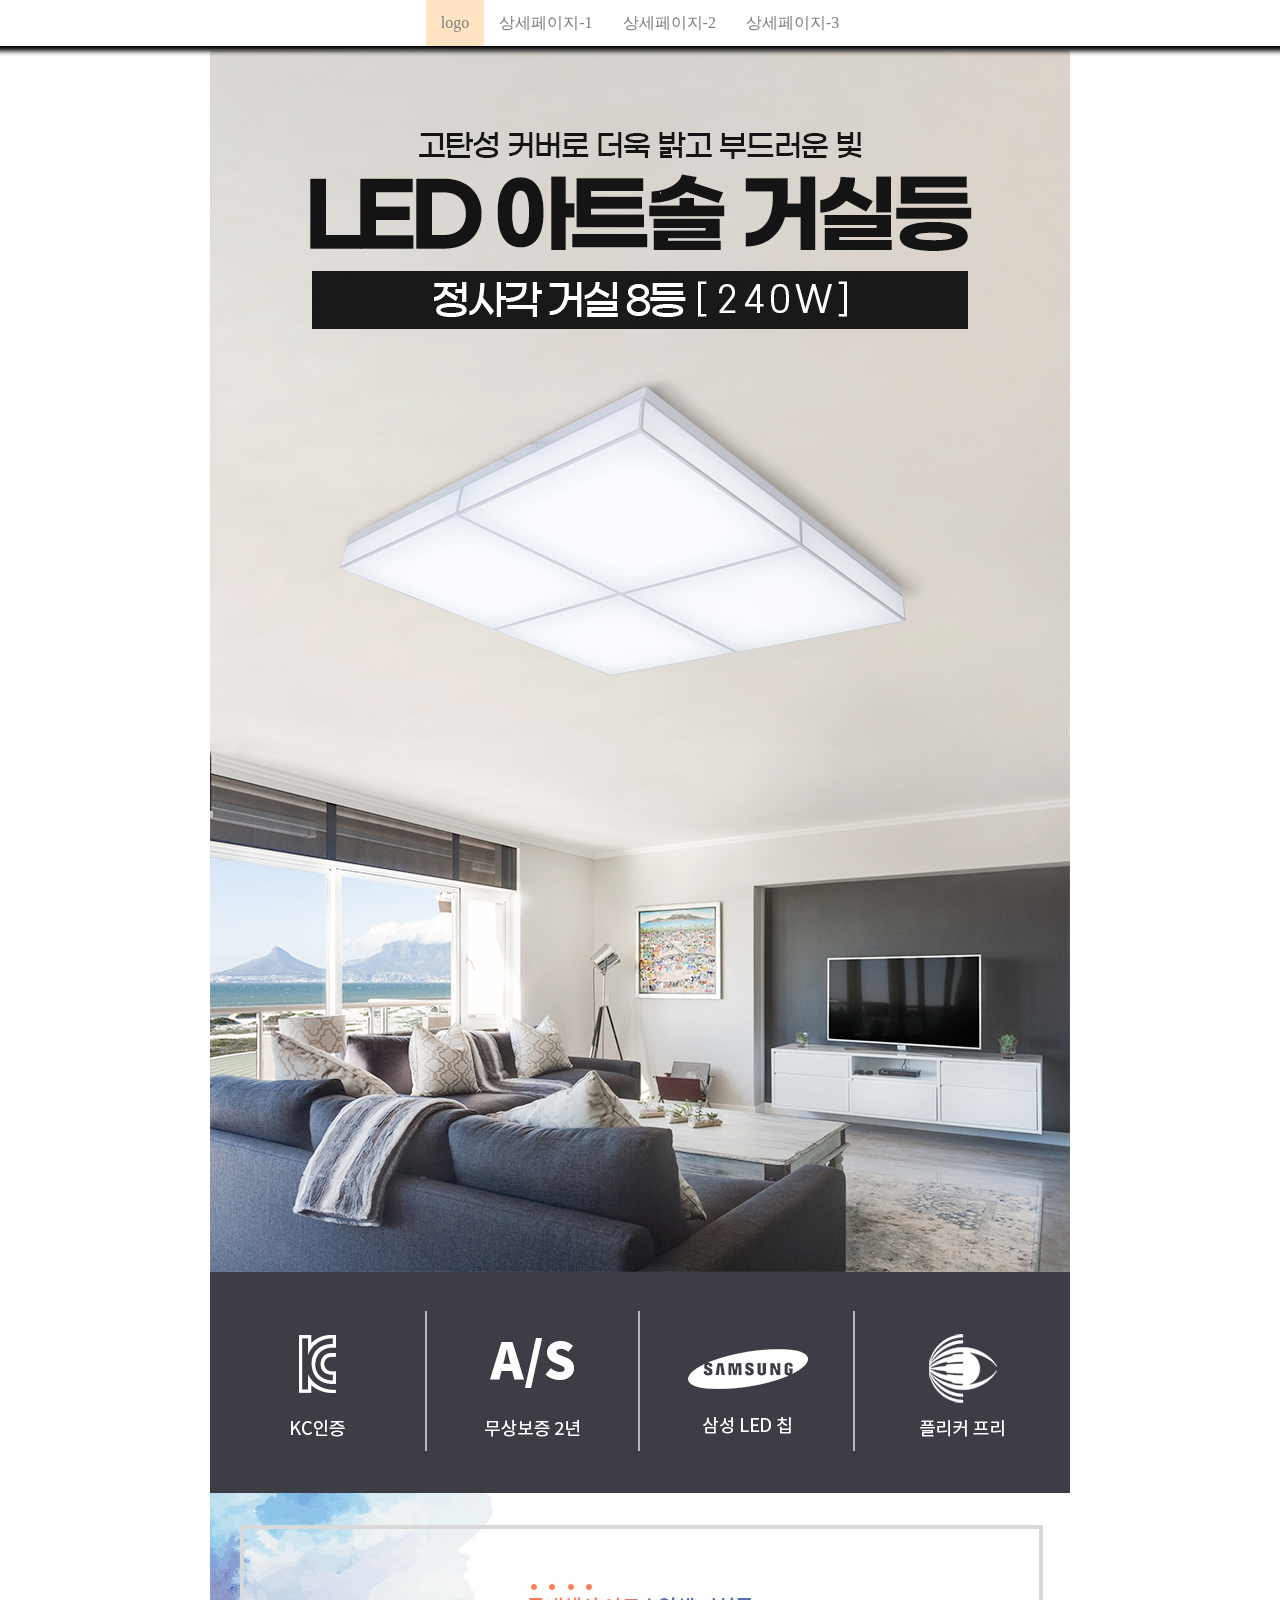
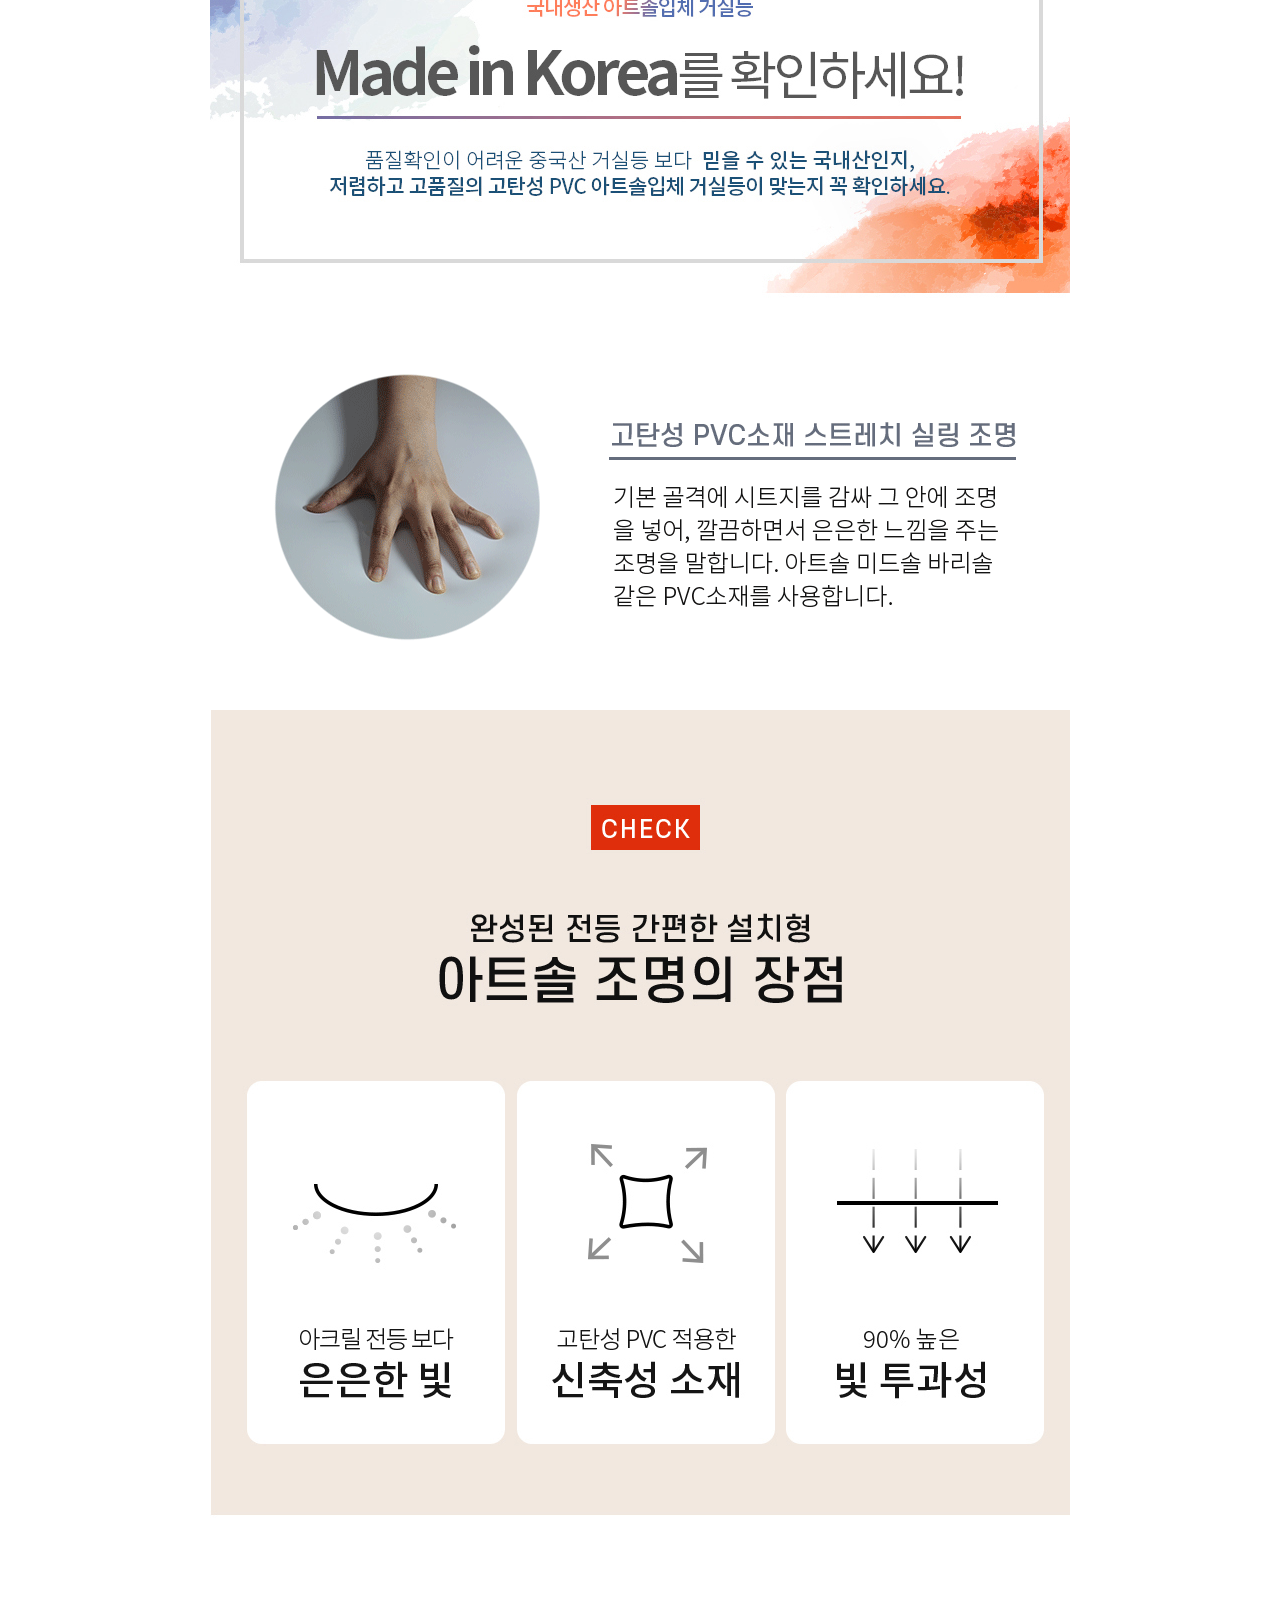
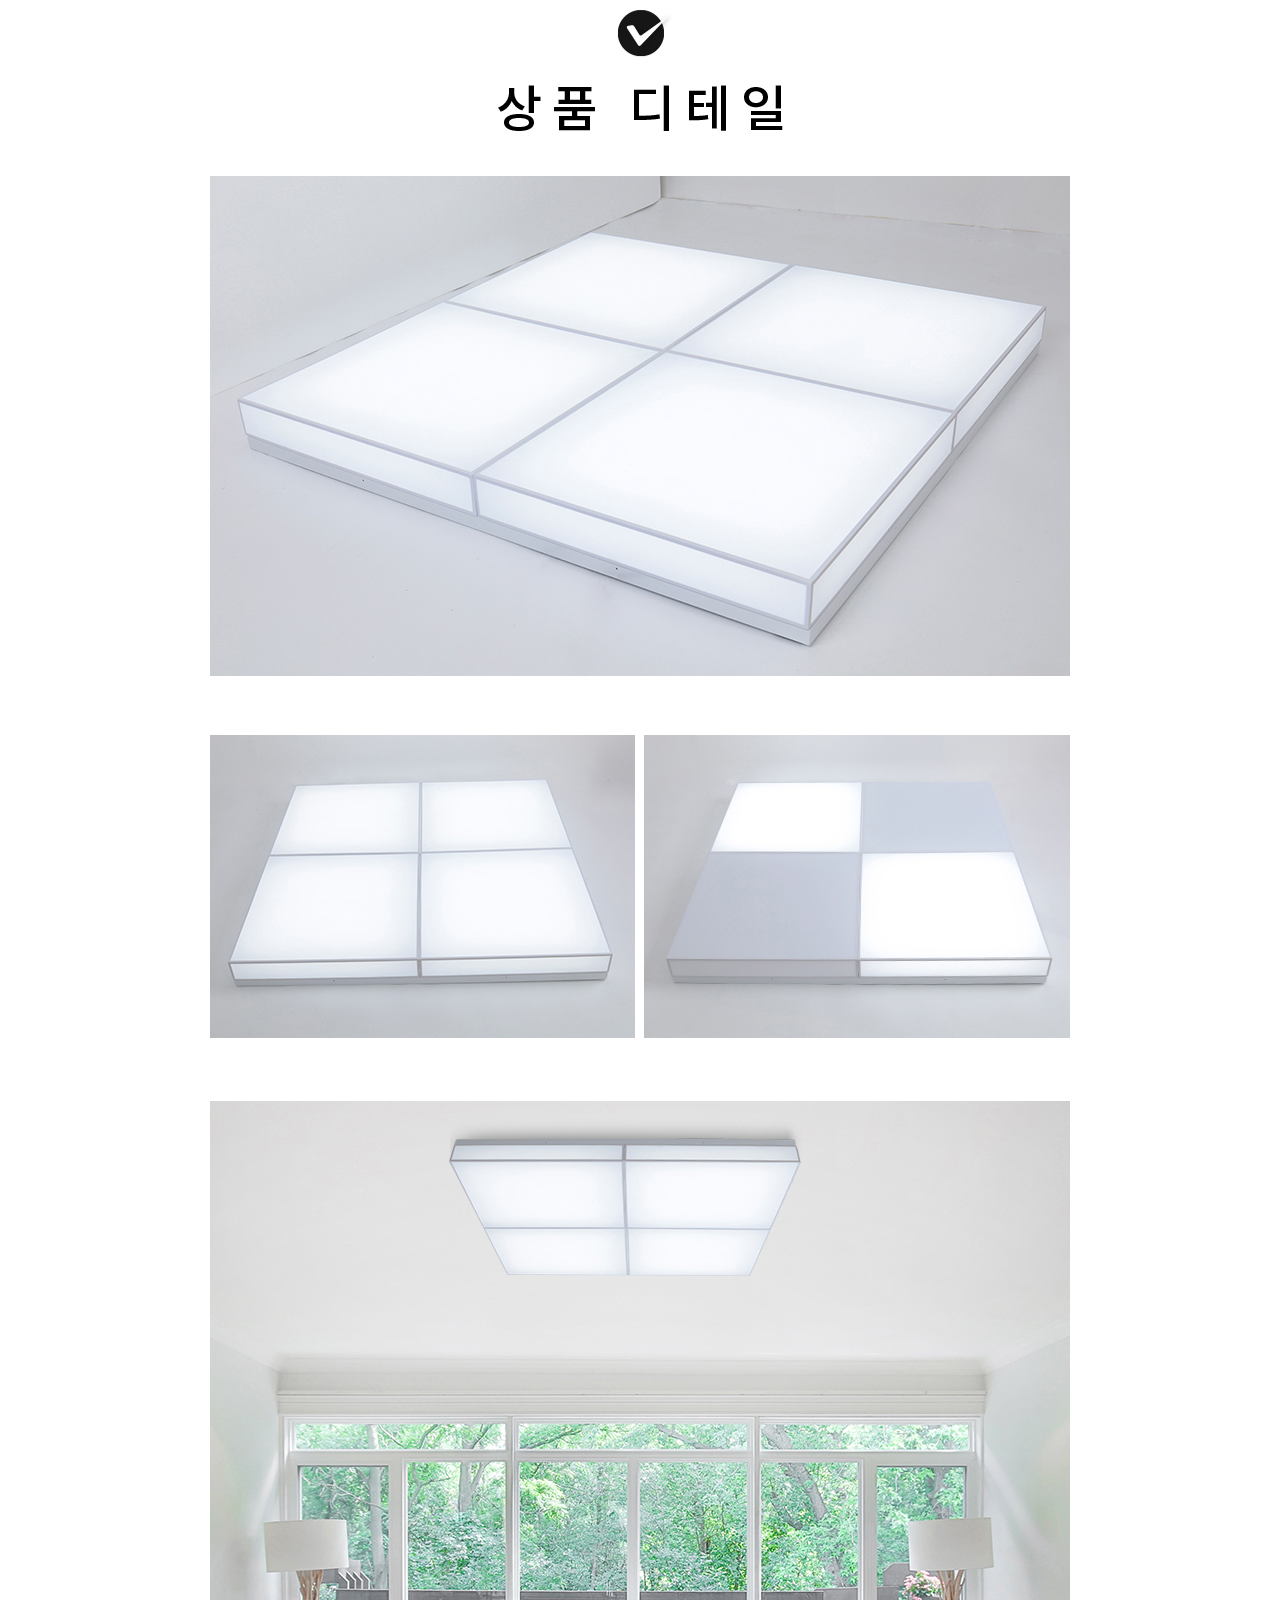
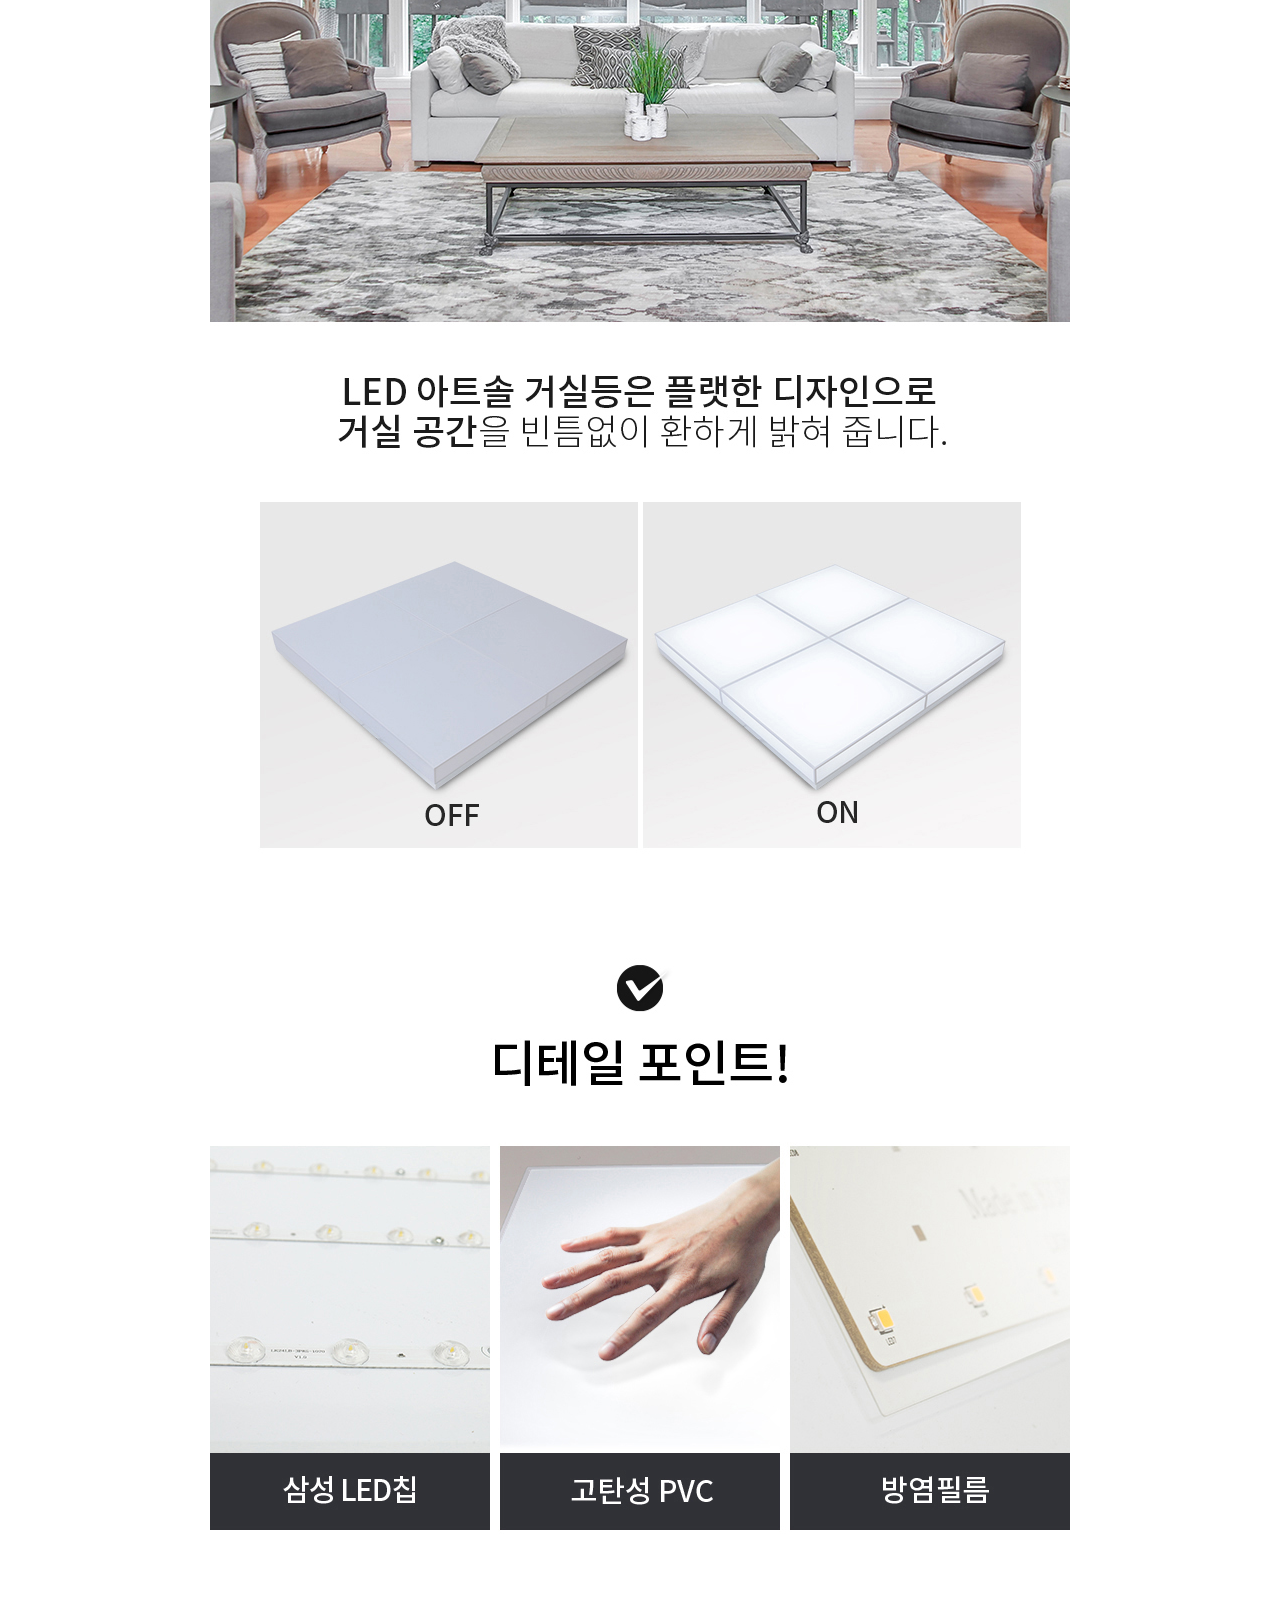
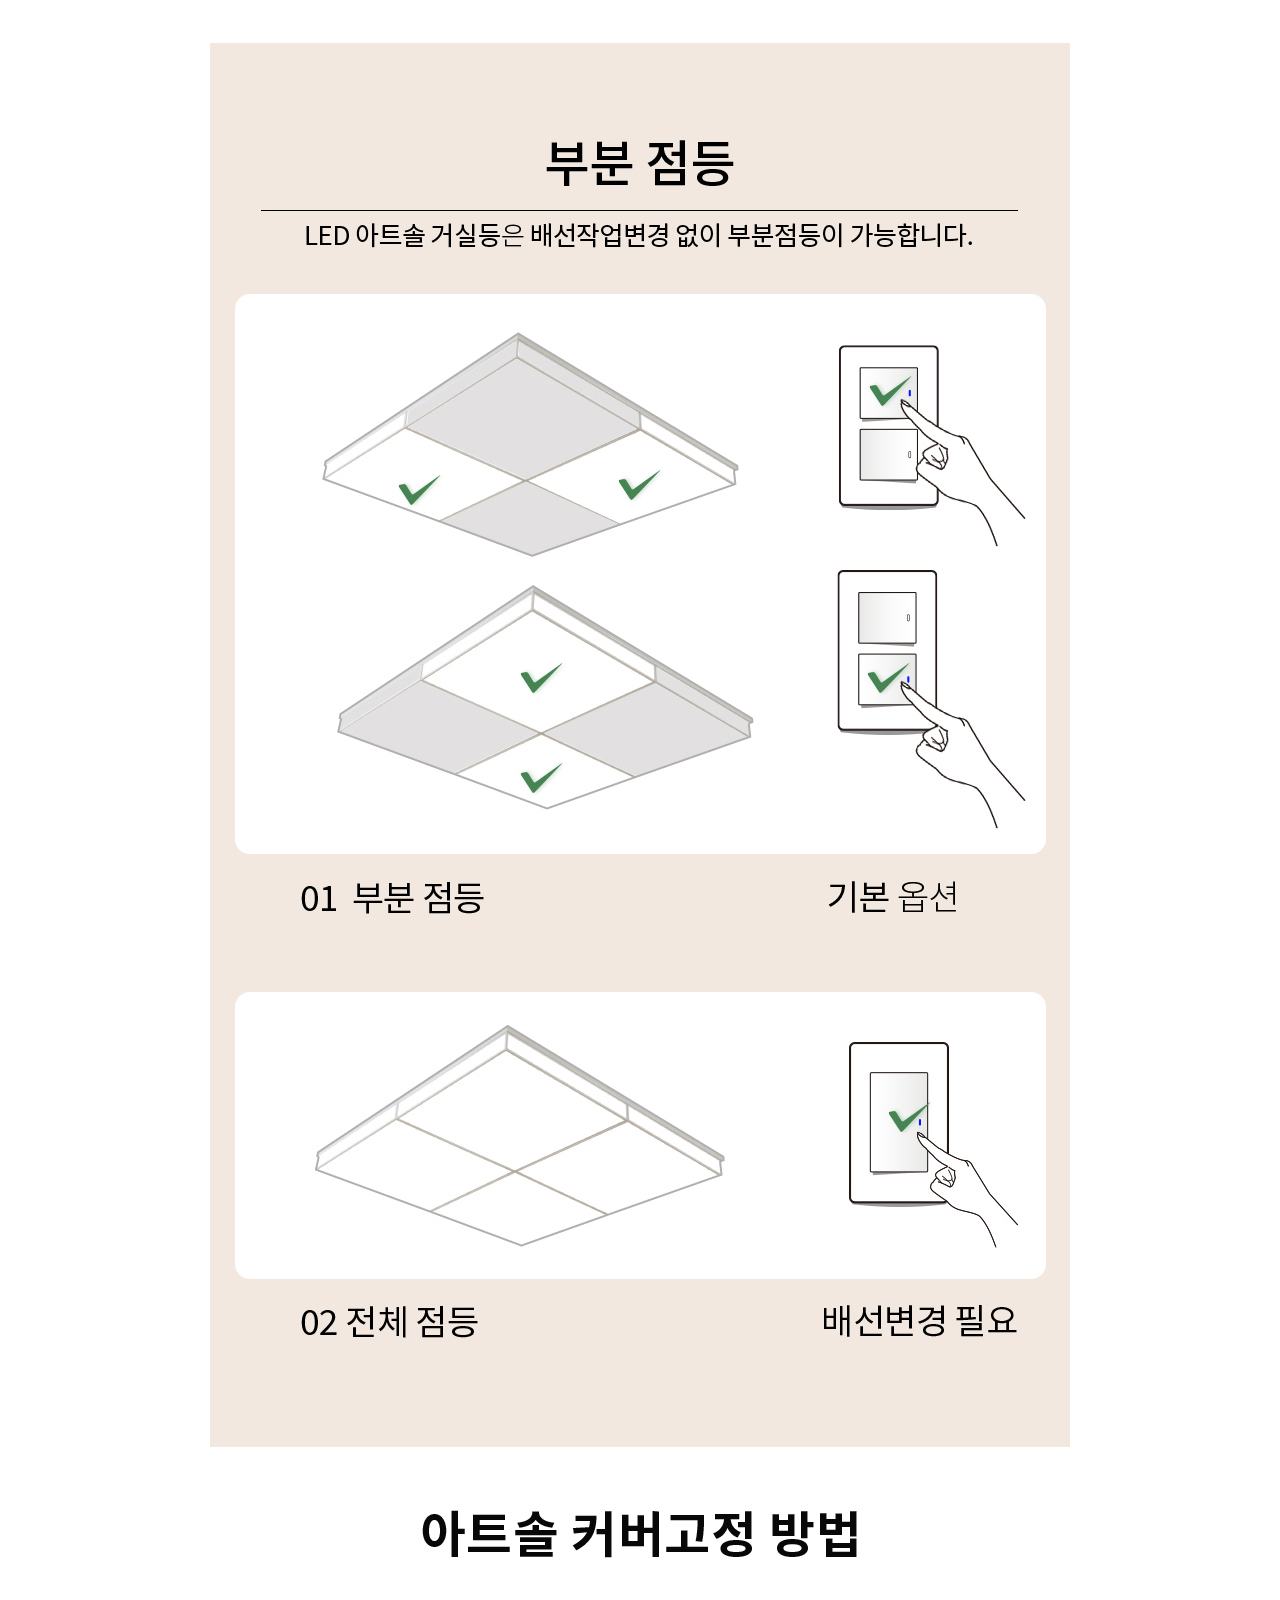
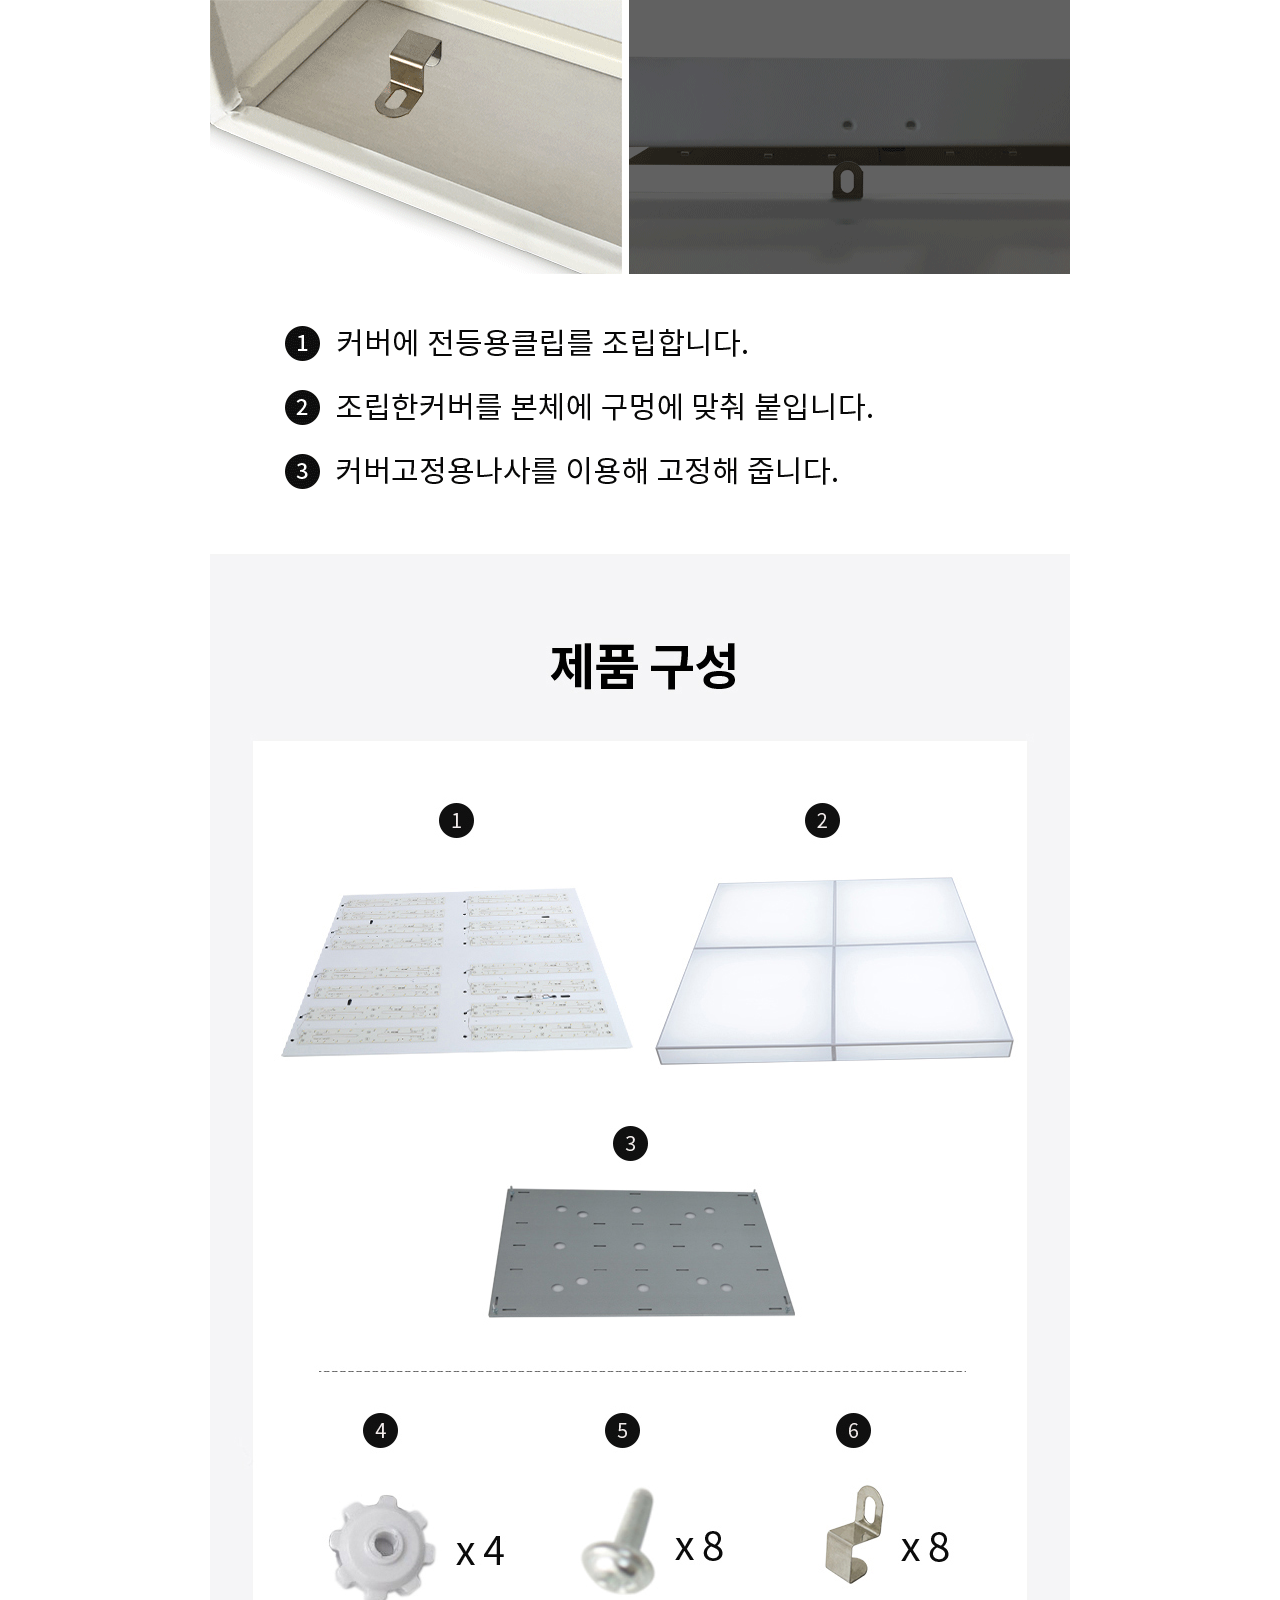
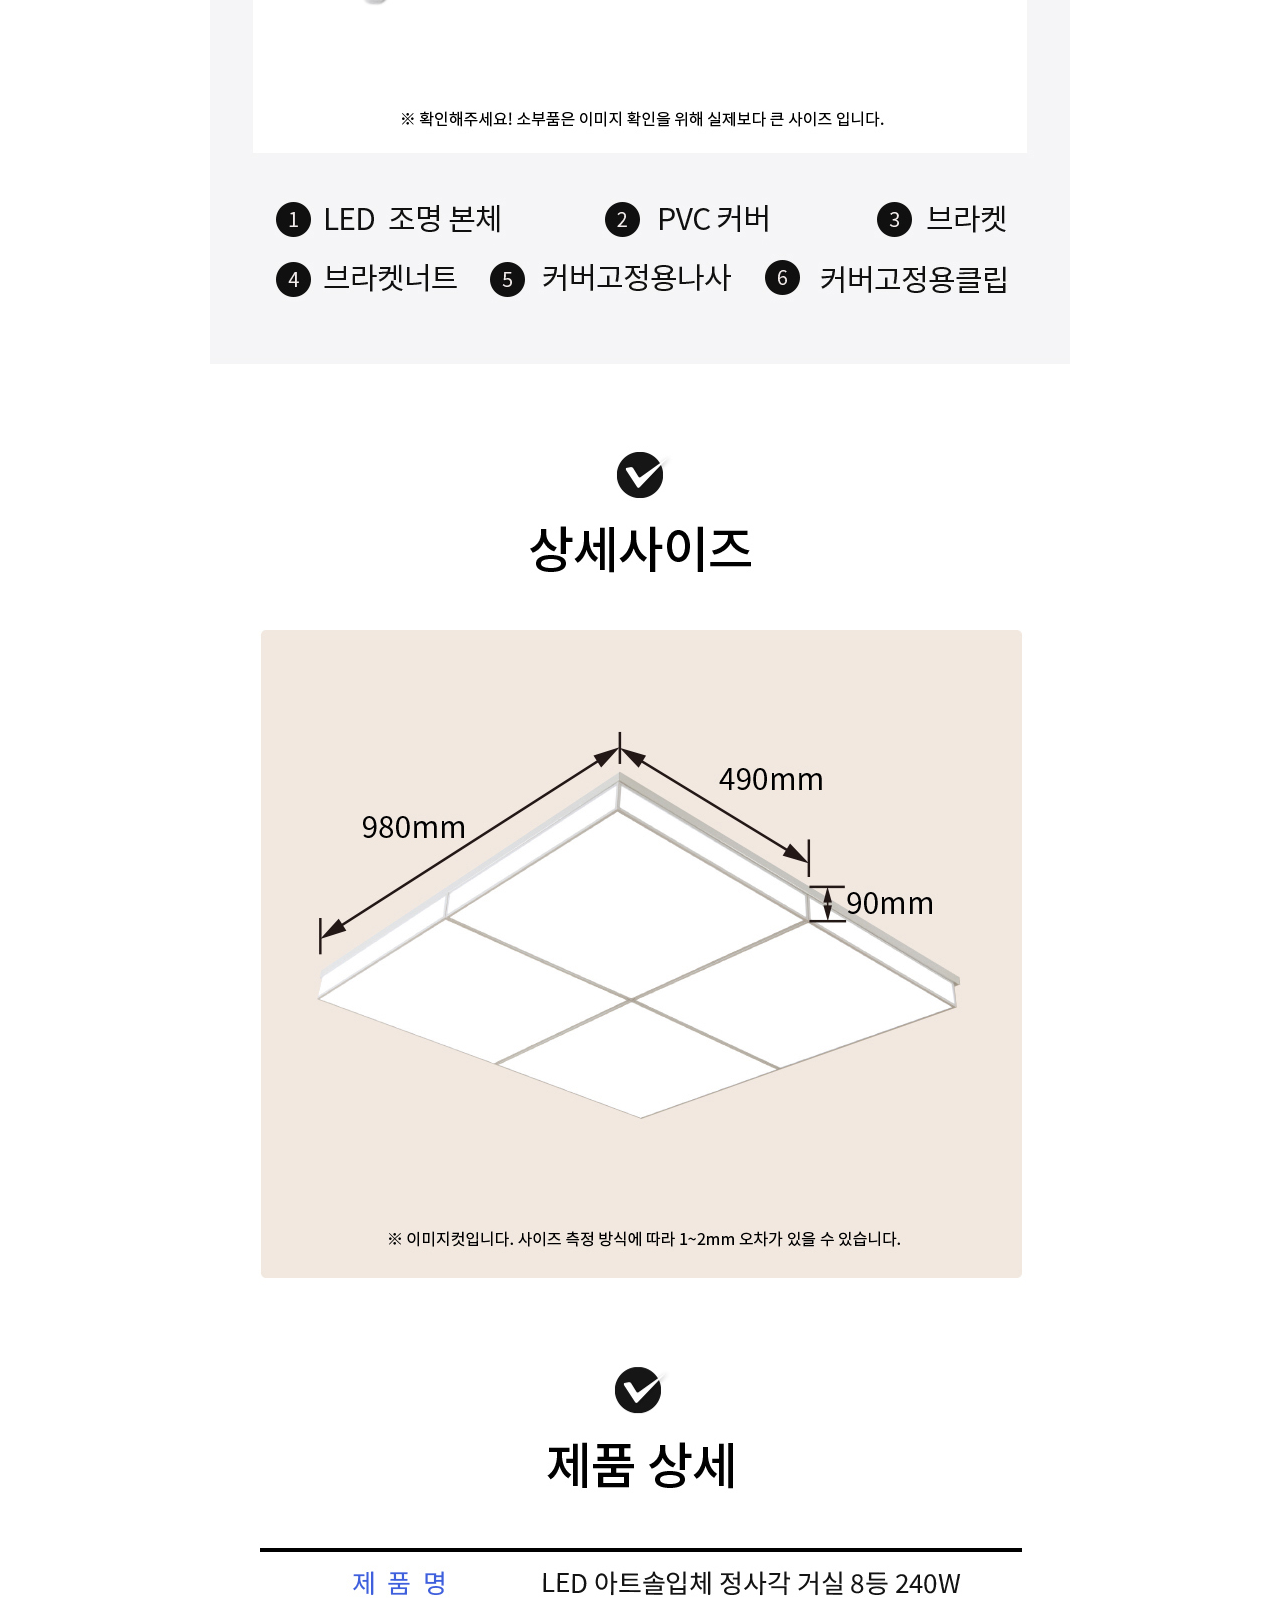
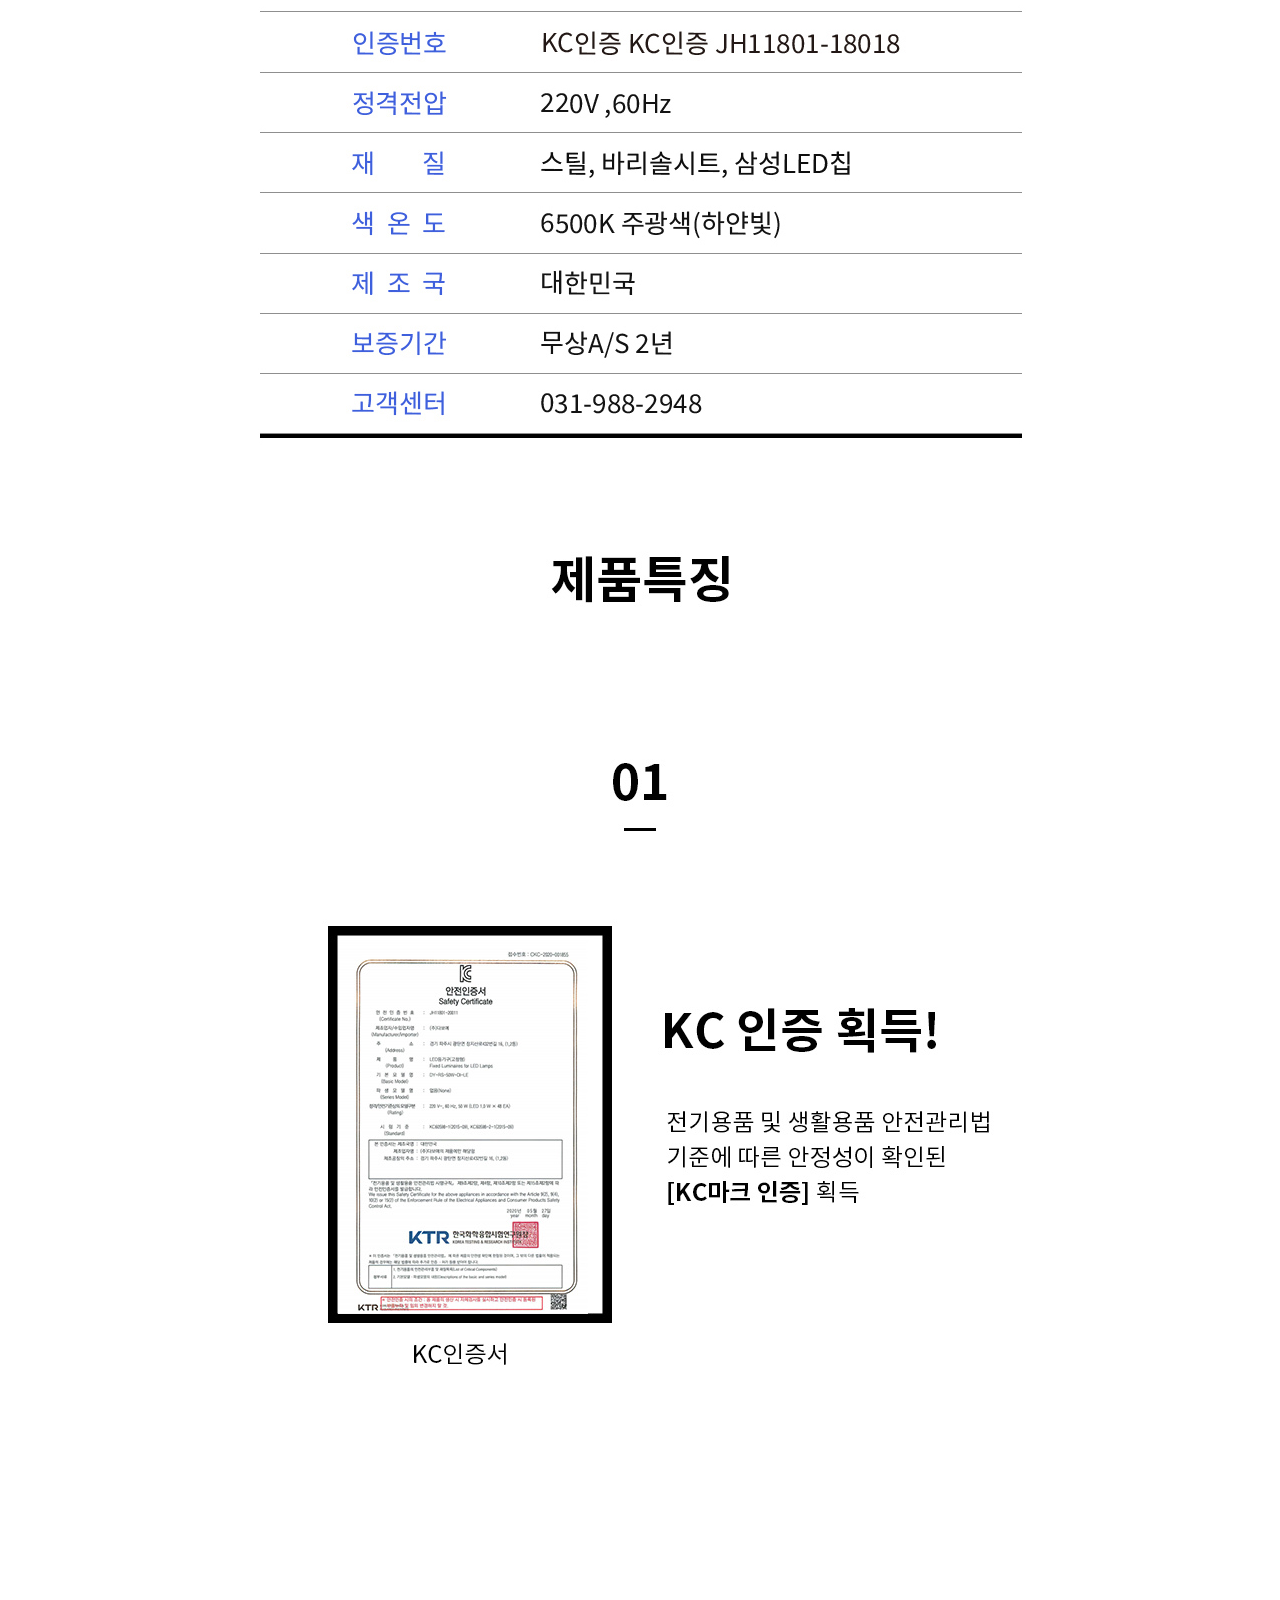
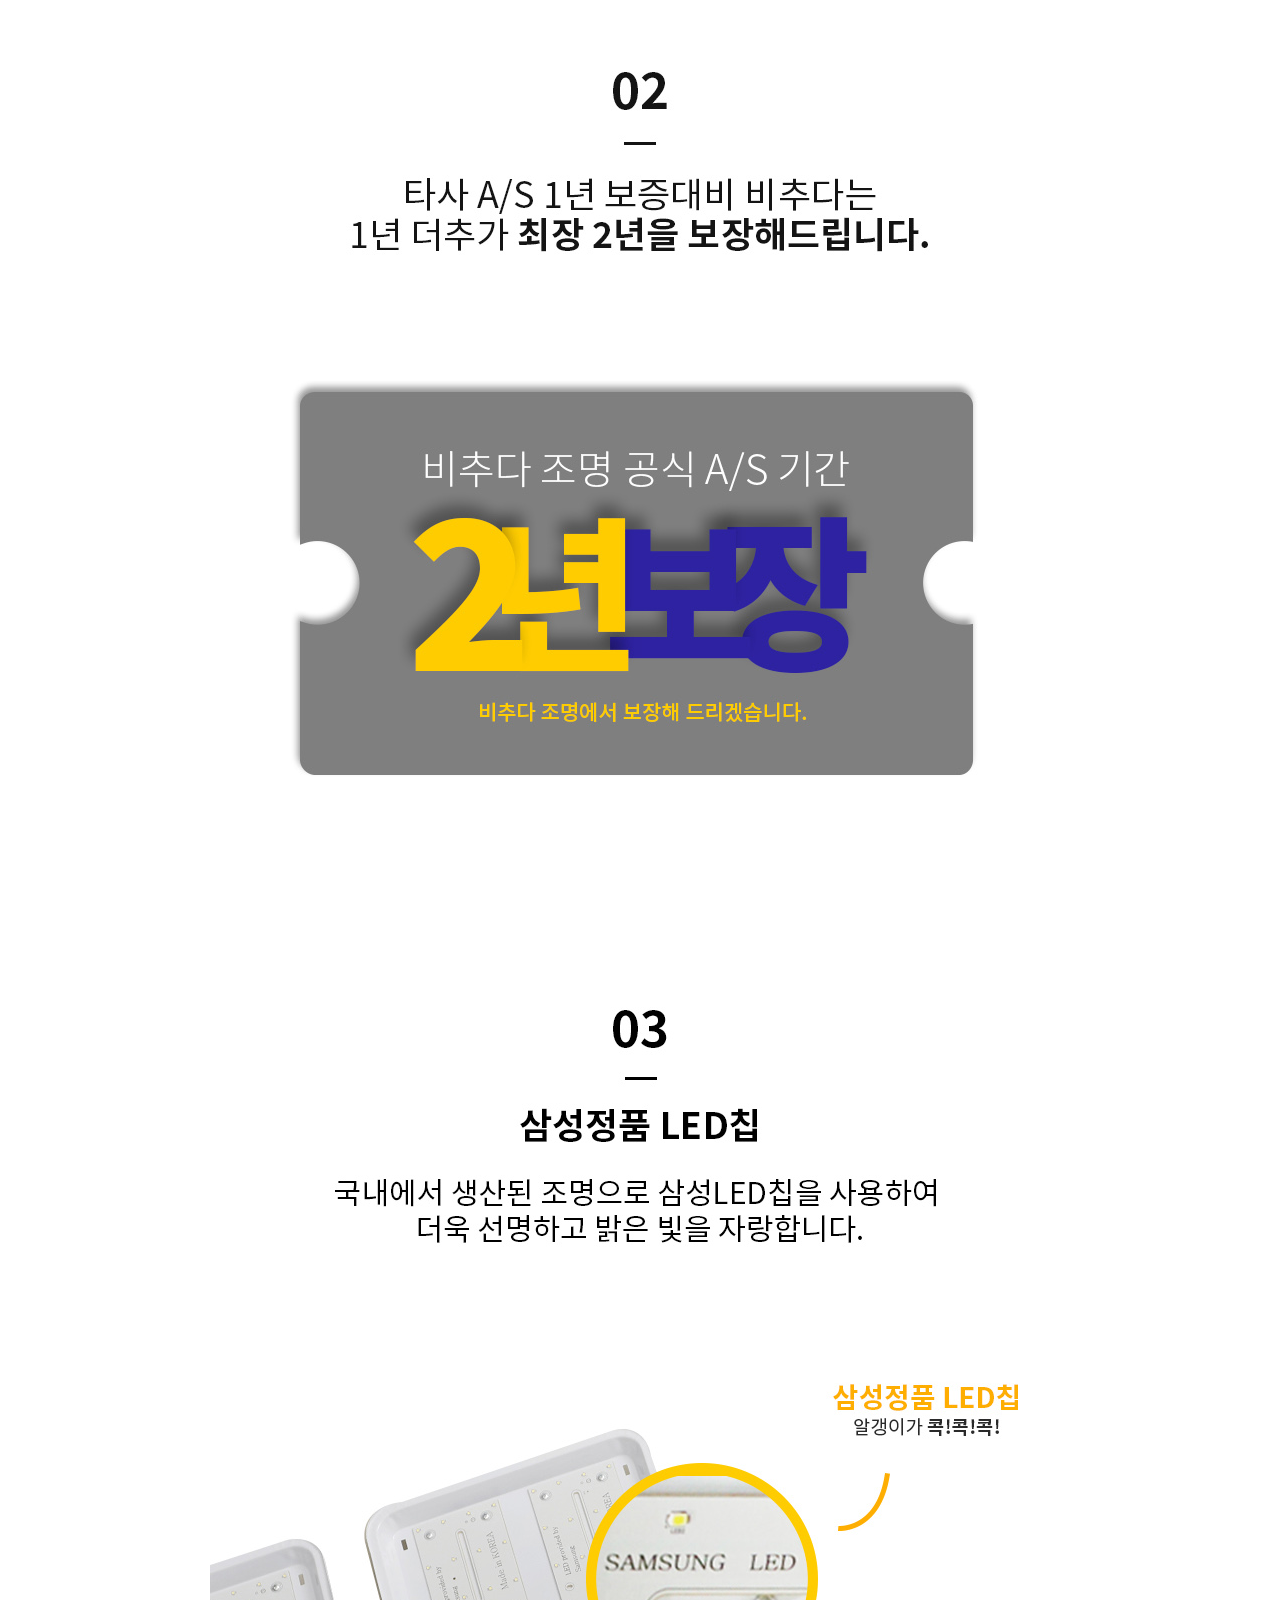
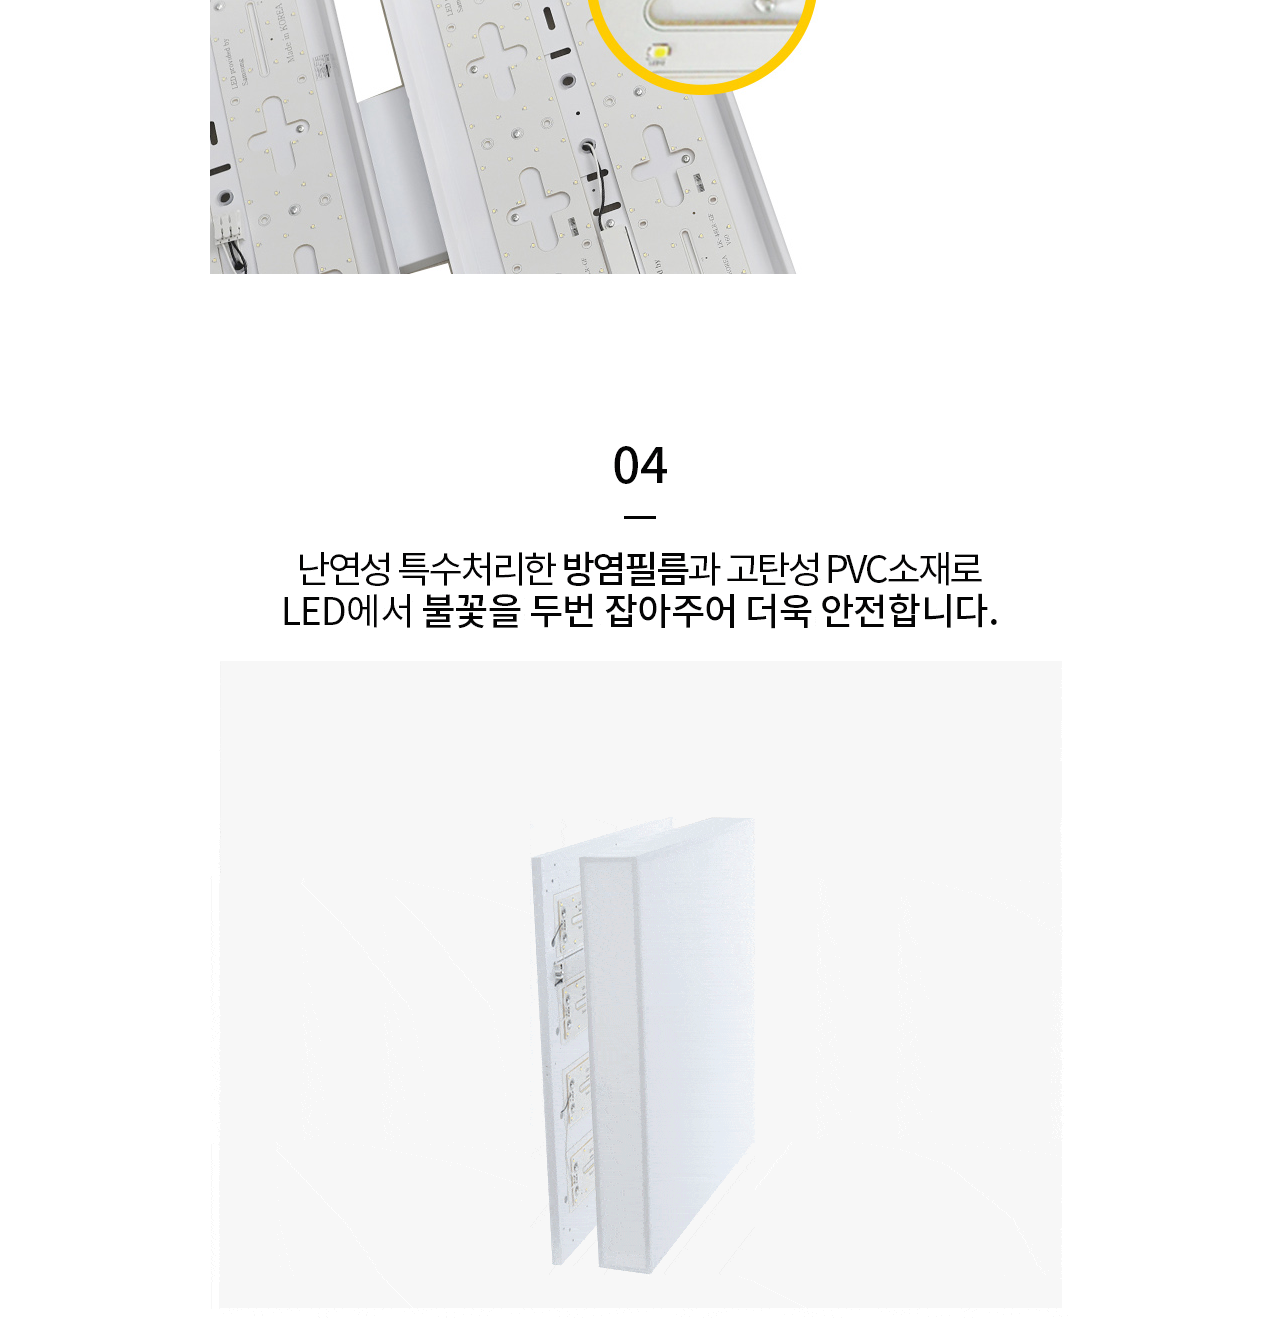
==== index.html @ 9acf9f0f "깃허브에 기존것 되는 지확인" ====
<!DOCTYPE html>
<html lang="ko">
<head>
    <meta charset="UTF-8">
    <meta http-equiv="X-UA-Compatible" content="IE=edge">
    <meta name="viewport" content="width=device-width, initial-scale=1.0">
    <title>안선주_포폴</title>
    <link rel="stylesheet" type="text/css" href="/css/reset.css">
    <link rel="stylesheet" type="text/css" href="/css/main.css">
</head>
<body>
<div>
    <div class="nav">
        <ul class="navi-container">
            <a href="/index.html"><li class="navi-item logo page2">
                    logo
            </li></a>
            <a href="/page1.html"><li class="navi-item">
                    상세페이지-1
            </li></a>
            <a href="/page2.html"><li class="navi-item">
                    상세페이지-2
            </li></a>
            <a href="/page3.html"><li class="navi-item">
                    상세페이지-3
            </li></a>
        </ul>
    </div>
</div>
    <div class="container-image">
        <div class="image">
            <img src="/image/LED-아트솔-거실등_정사각거실8등_01.jpg" alt="인트로">
            <img src="/image/아트솔 고탄성 gif_02.gif" alt="고탄성 gif">
            <img src="/image/LED-아트솔-거실등_정사각거실8등_03-1.jpg" alt="내용1">
            <img src="/image/바리솔-클립---B.gif" alt="바리솔클립 설치방법">
            <img src="/image/LED-아트솔-거실등_정사각거실8등_03-2.jpg" alt="내용2">
            <img src="/image/제품특징3.jpg" alt="제품특징">
            <img src="/image/아트솔방등-움짤제작중-3MG이하.gif" alt="방염설명 gif">
    </div>
</body>
</html>
---- css/main.css ----
.nav{
    width: 100%; 
   
    
}
.navi-container{
    display: flex;
    flex-direction: row;
    width :100%;
    margin: 0, auto;
    padding: 0;
    background-color: white;
    position: fixed;
    top:0;
    justify-content: center;
    box-shadow: 0px 0px 5px 5px; 
}

.navi-item{
    padding: 15px;
    cursor: pointer;
    
}

.navi-item:hover{
    background: rgb(149, 149, 149);
    
}
a {
    text-align: center;    
    color: grey;
    
}
 a:hover{
    color: white; 
   
}
.container-image{
    width: 100%;
    margin-top: 50px;
    
}
.image{ 
    width: 860px;
    margin: 0 auto;
}
.page2{
    background-color: bisque;
}
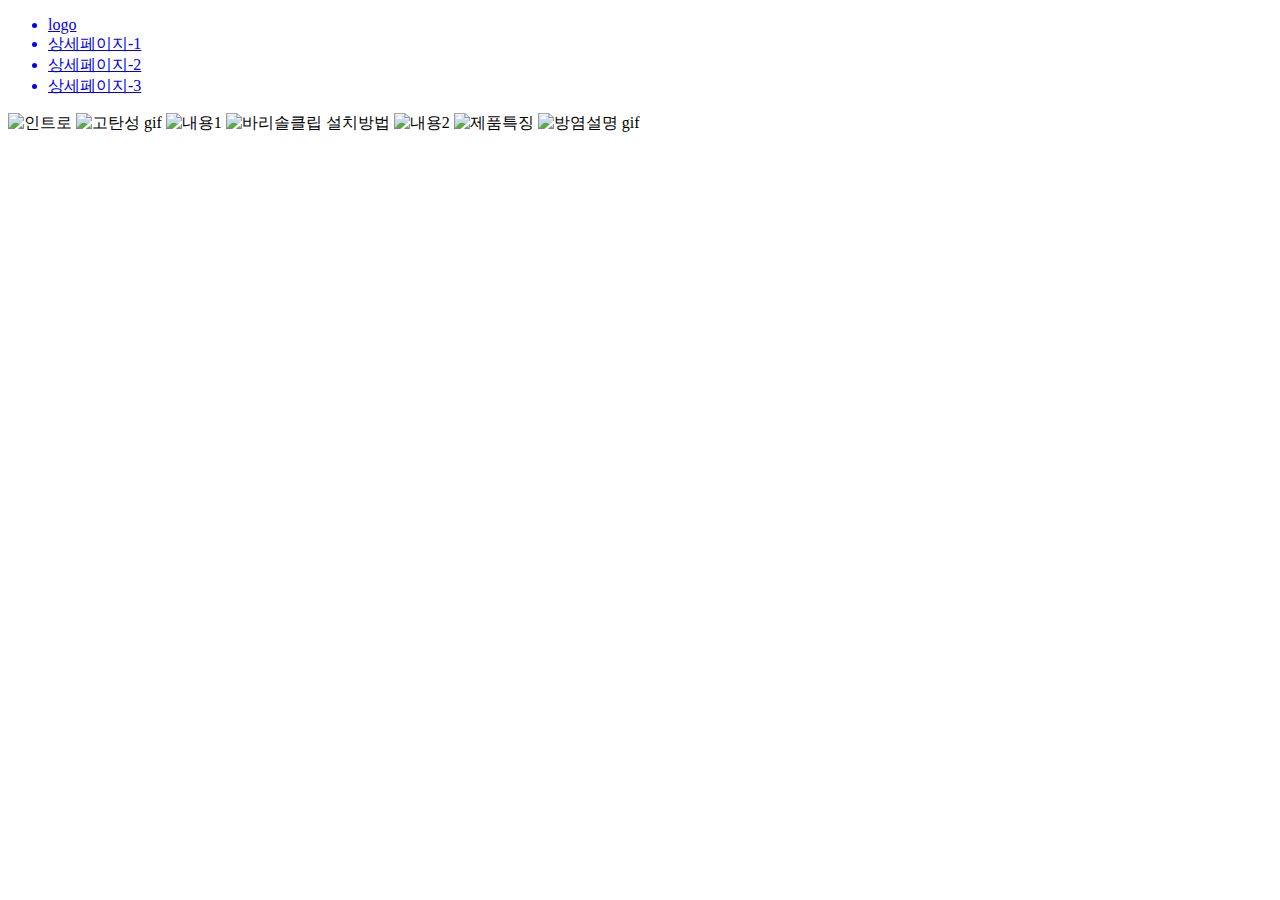
==== commit e6bd499f: "폴더 문제 수정" ====
--- a/index.html
+++ b/index.html
@@ -5,23 +5,23 @@
     <meta http-equiv="X-UA-Compatible" content="IE=edge">
     <meta name="viewport" content="width=device-width, initial-scale=1.0">
     <title>안선주_포폴</title>
-    <link rel="stylesheet" type="text/css" href="/css/reset.css">
-    <link rel="stylesheet" type="text/css" href="/css/main.css">
+    <link rel="stylesheet" type="text/css" href="/detail-page1/css/reset.css">
+    <link rel="stylesheet" type="text/css" href="/detail-page1/css/main.css">
 </head>
 <body>
 <div>
     <div class="nav">
         <ul class="navi-container">
-            <a href="/index.html"><li class="navi-item logo page2">
+            <a href="/detail-page1/index.html"><li class="navi-item logo page2">
                     logo
             </li></a>
-            <a href="/page1.html"><li class="navi-item">
+            <a href="/detail-page1/page1.html"><li class="navi-item">
                     상세페이지-1
             </li></a>
-            <a href="/page2.html"><li class="navi-item">
+            <a href="/detail-page1/page2.html"><li class="navi-item">
                     상세페이지-2
             </li></a>
-            <a href="/page3.html"><li class="navi-item">
+            <a href="/detail-page1/page3.html"><li class="navi-item">
                     상세페이지-3
             </li></a>
         </ul>
@@ -29,13 +29,13 @@
 </div>
     <div class="container-image">
         <div class="image">
-            <img src="/image/LED-아트솔-거실등_정사각거실8등_01.jpg" alt="인트로">
-            <img src="/image/아트솔 고탄성 gif_02.gif" alt="고탄성 gif">
-            <img src="/image/LED-아트솔-거실등_정사각거실8등_03-1.jpg" alt="내용1">
-            <img src="/image/바리솔-클립---B.gif" alt="바리솔클립 설치방법">
-            <img src="/image/LED-아트솔-거실등_정사각거실8등_03-2.jpg" alt="내용2">
-            <img src="/image/제품특징3.jpg" alt="제품특징">
-            <img src="/image/아트솔방등-움짤제작중-3MG이하.gif" alt="방염설명 gif">
+            <img src="/detail-page1/image/LED-아트솔-거실등_정사각거실8등_01.jpg" alt="인트로">
+            <img src="/detail-page1/image/아트솔 고탄성 gif_02.gif" alt="고탄성 gif">
+            <img src="/detail-page1/image/LED-아트솔-거실등_정사각거실8등_03-1.jpg" alt="내용1">
+            <img src="/detail-page1/image/바리솔-클립---B.gif" alt="바리솔클립 설치방법">
+            <img src="/detail-page1/image/LED-아트솔-거실등_정사각거실8등_03-2.jpg" alt="내용2">
+            <img src="/detail-page1/image/제품특징3.jpg" alt="제품특징">
+            <img src="/detail-page1/image/아트솔방등-움짤제작중-3MG이하.gif" alt="방염설명 gif">
     </div>
 </body>
 </html>